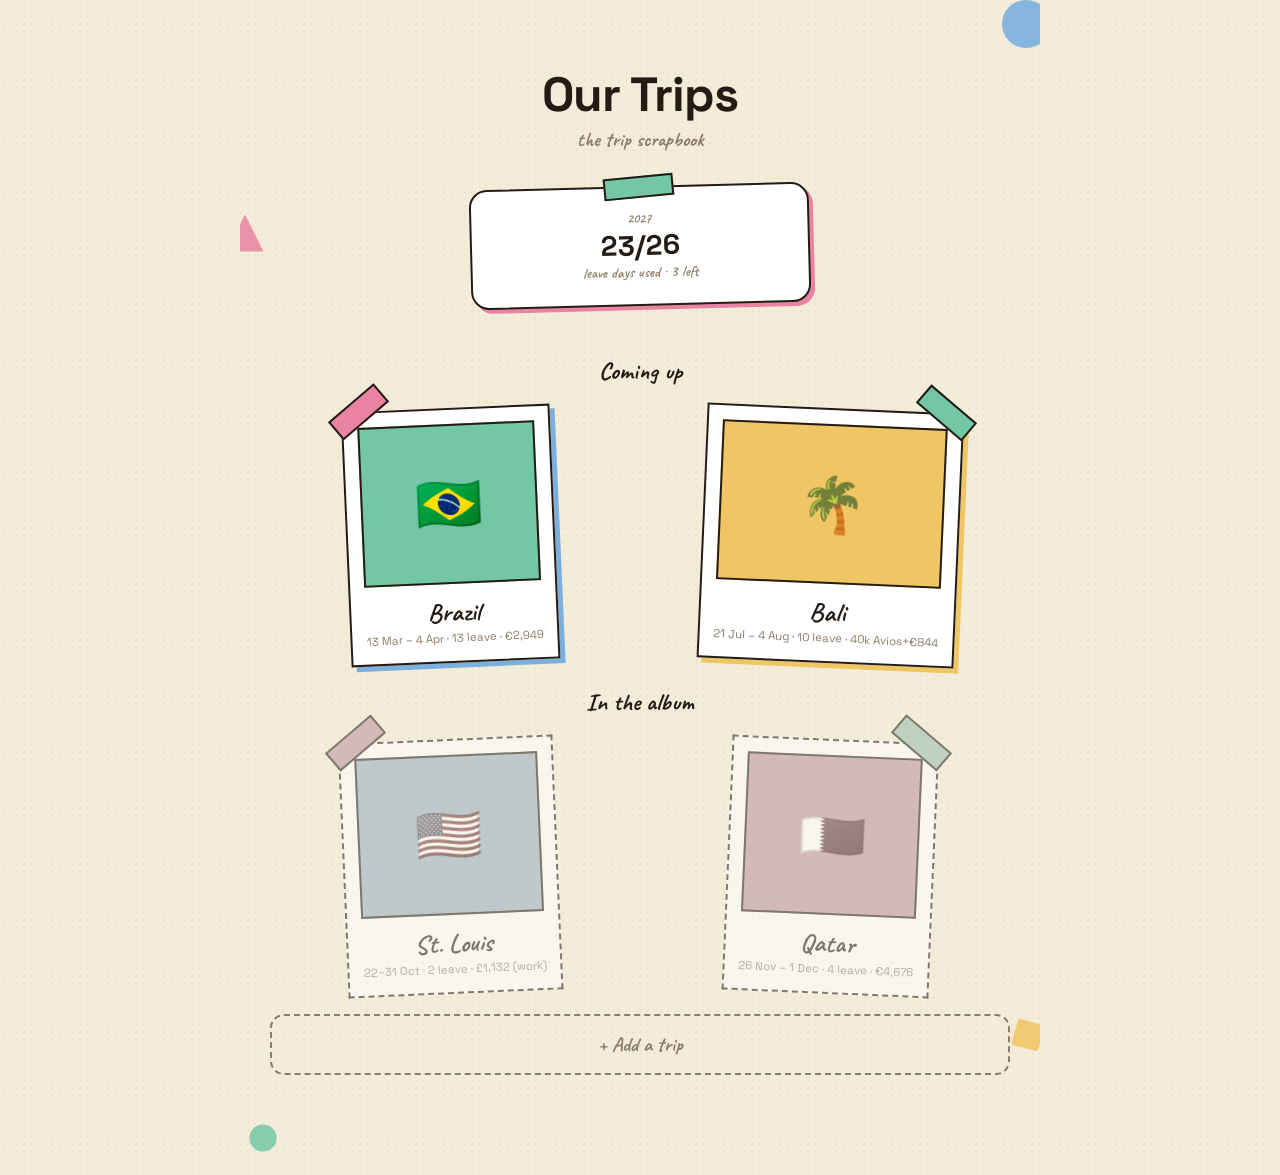
==== index.html @ 0bc99318 "Add files via upload" ====
<!DOCTYPE html>
<html lang="en">
<head>
<meta charset="UTF-8">
<meta name="viewport" content="width=device-width, initial-scale=1.0">
<title>Our Trips</title>
<link rel="preconnect" href="https://fonts.googleapis.com">
<link href="https://fonts.googleapis.com/css2?family=Caveat:wght@600;700&family=Space+Grotesk:wght@500;700&display=swap" rel="stylesheet">
<style>
  :root{ --pink:#EA82A3; --mint:#74C7A6; --yellow:#F0C665; --sky:#7BB0DE; --ink:#241C14; --muted:#8C7C68; }
  *{box-sizing:border-box;}
  body{
    margin:0; background:#F3ECD9; background-image:radial-gradient(circle, rgba(0,0,0,0.045) 1px, transparent 1px);
    background-size:7px 7px; color:var(--ink); font-family:'Space Grotesk',-apple-system,sans-serif; overflow-x:hidden;
  }
  a{ color:inherit; }
  .wrap{ max-width:560px; margin:0 auto; padding:40px 18px 80px; position:relative; }
  @media (min-width:480px){ .wrap{ padding:46px 22px 90px; } }
  @media (min-width:860px){ .wrap{ max-width:800px; padding:64px 30px 100px; } }

  .confetti{ position:absolute; inset:0; z-index:0; pointer-events:none; overflow:hidden; }
  .confetti svg{ position:absolute; }

  header{ position:relative; z-index:1; text-align:center; margin-bottom:8px; }
  h1{ font-size:34px; font-weight:700; margin:0; letter-spacing:-1px; }
  @media (min-width:480px){ h1{ font-size:38px; } }
  @media (min-width:860px){ h1{ font-size:48px; } }
  p.sub{ font-family:'Caveat',cursive; font-weight:700; font-size:19px; color:var(--muted); margin:2px 0 30px; }
  @media (min-width:480px){ p.sub{ font-size:20px; margin-bottom:34px; } }

  .totalnote{
    background:#fff; border:2px solid var(--ink); border-radius:18px; padding:18px 22px; max-width:300px;
    margin:0 auto 20px; text-align:center; position:relative; z-index:1;
  }
  .totalnote:last-of-type{ margin-bottom:40px; }
  @media (min-width:860px){ .totalnote{ max-width:340px; padding:22px 26px; } .totalnote:last-of-type{ margin-bottom:50px; } }
  .totalnote:nth-of-type(odd){ transform:rotate(-1.5deg); box-shadow:4px 4px 0 var(--pink); }
  .totalnote:nth-of-type(even){ transform:rotate(1.5deg); box-shadow:4px 4px 0 var(--sky); }
  .totalnote .tape{ position:absolute; top:-12px; left:50%; transform:translateX(-50%) rotate(-4deg); width:70px; height:22px;
    border:2px solid var(--ink); z-index:2; }
  .totalnote:nth-of-type(odd) .tape{ background:var(--mint); }
  .totalnote:nth-of-type(even) .tape{ background:var(--yellow); }
  .totalnote .yr{ font-family:'Caveat',cursive; font-weight:600; font-size:14px; color:var(--muted); }
  .totalnote .num{ font-family:'Space Grotesk',sans-serif; font-weight:700; font-size:28px; }
  .totalnote .lbl{ font-family:'Caveat',cursive; font-weight:600; font-size:15px; color:var(--muted); }

  .section-label{ font-family:'Caveat',cursive; font-weight:700; font-size:21px; text-align:center; margin:8px 0 20px; position:relative; z-index:1; }
  @media (min-width:860px){ .section-label{ font-size:24px; margin:10px 0 22px; } }

  #upcoming, #past{ position:relative; z-index:1; }
  @media (min-width:860px){
    #upcoming, #past{ display:grid; grid-template-columns:repeat(2, 1fr); gap:10px 20px; align-items:start; }
    /* an odd one out (last child, odd position) spans both columns but stays card-width, centered */
    #upcoming .polaroid:last-child:nth-child(odd),
    #past .polaroid:last-child:nth-child(odd){ grid-column:1 / -1; justify-self:center; }
  }

  .polaroid{
    background:#fff; border:2px solid var(--ink); padding:14px 14px 16px; margin:0 auto 46px; max-width:280px;
    position:relative; z-index:1; text-decoration:none; color:var(--ink); display:block;
  }
  @media (min-width:860px){ .polaroid{ margin:0 auto 14px; max-width:260px; } }
  .polaroid:nth-child(odd){ transform:rotate(-2.5deg); box-shadow:5px 5px 0 var(--sky); }
  .polaroid:nth-child(even){ transform:rotate(2.5deg); box-shadow:5px 5px 0 var(--yellow); }
  .polaroid .tapecorner{ position:absolute; top:-14px; width:60px; height:24px; border:2px solid var(--ink); z-index:2; }
  .polaroid:nth-child(odd) .tapecorner{ left:-14px; background:var(--pink); transform:rotate(-38deg); }
  .polaroid:nth-child(even) .tapecorner{ right:-14px; background:var(--mint); transform:rotate(38deg); }
  .polaroid .photo{ width:100%; height:150px; display:flex; align-items:center; justify-content:center; font-size:50px; border:2px solid var(--ink); }
  @media (min-width:480px){ .polaroid .photo{ height:160px; font-size:54px; } }
  .polaroid.brazil .photo{ background:var(--mint); }
  .polaroid.bali .photo{ background:var(--yellow); }
  .polaroid.pink .photo{ background:var(--pink); }
  .polaroid.sky .photo{ background:var(--sky); }
  .polaroid .cap{ font-family:'Caveat',cursive; font-weight:700; text-align:center; font-size:24px; margin-top:12px; }
  @media (min-width:480px){ .polaroid .cap{ font-size:26px; } }
  .polaroid .meta{ text-align:center; font-size:11.5px; color:var(--muted); margin-top:2px; font-family:'Space Grotesk',sans-serif; }
  .polaroid.archived{ box-shadow:none !important; opacity:0.55; filter:grayscale(0.6); border-style:dashed; }

  .empty-note{ font-family:'Caveat',cursive; font-size:16px; color:var(--muted); text-align:center; margin-bottom:24px; position:relative; z-index:1; grid-column:1/-1; }

  .addtrip{
    display:block; text-align:center; font-family:'Caveat',cursive; font-weight:700; font-size:20px;
    color:var(--muted); text-decoration:none; border:2px dashed var(--muted); border-radius:14px;
    padding:16px; margin-top:6px; position:relative; z-index:1;
  }
</style>
</head>
<body>
<div class="wrap">
  <div class="confetti">
    <svg width="60" height="60" style="top:-6px; right:-16px;" viewBox="0 0 100 100"><circle cx="50" cy="50" r="40" style="fill:var(--sky);" opacity="0.9"/></svg>
    <svg width="46" height="46" style="top:210px; left:-18px;" viewBox="0 0 100 100"><polygon points="50,10 90,90 10,90" style="fill:var(--pink);" opacity="0.85"/></svg>
    <svg width="40" height="40" style="bottom:120px; right:-8px;" viewBox="0 0 100 100"><rect x="16" y="16" width="68" height="68" rx="8" style="fill:var(--yellow);" transform="rotate(15 50 50)" opacity="0.9"/></svg>
    <svg width="34" height="34" style="bottom:20px; left:6px;" viewBox="0 0 100 100"><circle cx="50" cy="50" r="40" style="fill:var(--mint);" opacity="0.85"/></svg>
  </div>

  <header>
    <h1>Our Trips</h1>
    <p class="sub">the trip scrapbook</p>
  </header>

  <div id="year-boxes"></div>

  <!-- Every trip lives here, in date order. Nothing below is moved by hand —
       the script sorts each one into Upcoming or Past based on data-end. -->
  <div id="trip-data" style="display:none">
    <a class="polaroid sky" href="trips/2026-st-louis.html" data-leave="2" data-year="2026" data-end="2026-10-31">
      <div class="tapecorner"></div>
      <div class="photo">🇺🇸</div><div class="cap">St. Louis</div><div class="meta">22&ndash;31 Oct &middot; 2 leave &middot; £1,132 (work)</div>
    </a>
    <a class="polaroid pink" href="trips/2026-qatar.html" data-leave="4" data-year="2026" data-end="2026-12-01">
      <div class="tapecorner"></div>
      <div class="photo">🇶🇦</div><div class="cap">Qatar</div><div class="meta">26 Nov &ndash; 1 Dec &middot; 4 leave &middot; €4,676</div>
    </a>
    <a class="polaroid brazil" href="trips/2027-brazil.html" data-leave="13" data-year="2027" data-end="2027-04-04">
      <div class="tapecorner"></div>
      <div class="photo">🇧🇷</div><div class="cap">Brazil</div><div class="meta">13 Mar &ndash; 4 Apr &middot; 13 leave &middot; €2,949</div>
    </a>
    <a class="polaroid bali" href="trips/2027-bali.html" data-leave="10" data-year="2027" data-end="2027-08-04">
      <div class="tapecorner"></div>
      <div class="photo">🌴</div><div class="cap">Bali</div><div class="meta">21 Jul &ndash; 4 Aug &middot; 10 leave &middot; 40k Avios+€844</div>
    </a>
  </div>

  <div class="section-label">Coming up</div>
  <div id="upcoming"></div>
  <div class="section-label">In the album</div>
  <div id="past"></div>

  <a href="add-trip.html" class="addtrip">+ Add a trip</a>
</div>
<script>
  var today = new Date(); today.setHours(0,0,0,0);
  var upcomingEl = document.getElementById('upcoming'), pastEl = document.getElementById('past');
  var all = Array.prototype.slice.call(document.querySelectorAll('#trip-data .polaroid'));
  var upcoming = [], past = [];
  all.forEach(function(el){ (new Date(el.getAttribute('data-end')) < today ? past : upcoming).push(el); });
  if (upcoming.length) upcoming.forEach(function(el){ upcomingEl.appendChild(el); });
  else upcomingEl.innerHTML = '<div class="empty-note">Nothing pinned up yet.</div>';
  if (past.length) past.forEach(function(el){ el.classList.add('archived'); pastEl.appendChild(el); });
  else pastEl.innerHTML = '<div class="empty-note">Empty page, for now — trips move here on their own once the return date has passed.</div>';

  var byYear = {};
  upcoming.forEach(function(el){
    var y = el.getAttribute('data-year');
    (byYear[y] = byYear[y] || []).push(parseFloat(el.getAttribute('data-leave')) || 0);
  });
  var boxesEl = document.getElementById('year-boxes');
  Object.keys(byYear).sort().forEach(function(year){
    var total = byYear[year].reduce(function(a, b){ return a + b; }, 0);
    var rest = 26 - total;
    var restLabel = rest >= 0 ? (rest + ' left') : (Math.abs(rest) + ' over');
    var box = document.createElement('div');
    box.className = 'totalnote';
    box.innerHTML =
      '<div class="tape"></div>' +
      '<div class="yr">' + year + '</div>' +
      '<div class="num">' + total + '/26</div>' +
      '<div class="lbl">leave days used &middot; ' + restLabel + '</div>';
    boxesEl.appendChild(box);
  });
</script>
</body>
</html>
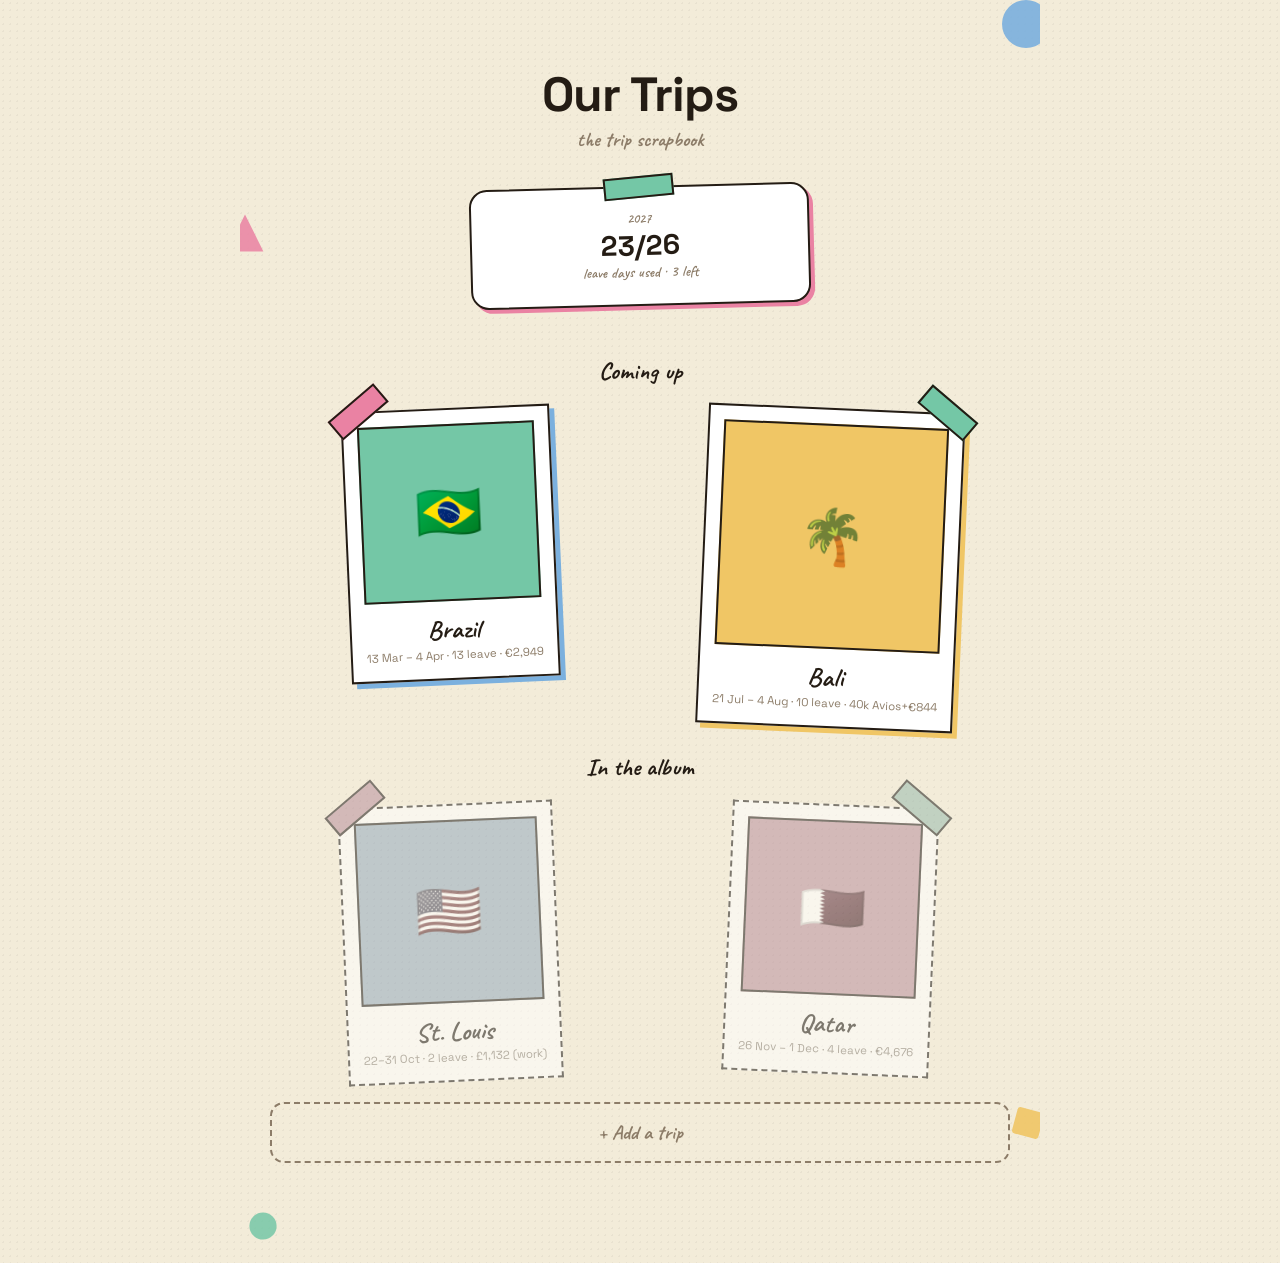
==== commit 5e57e161: "Add files via upload" ====
--- a/index.html
+++ b/index.html
@@ -65,8 +65,8 @@
   .polaroid .tapecorner{ position:absolute; top:-14px; width:60px; height:24px; border:2px solid var(--ink); z-index:2; }
   .polaroid:nth-child(odd) .tapecorner{ left:-14px; background:var(--pink); transform:rotate(-38deg); }
   .polaroid:nth-child(even) .tapecorner{ right:-14px; background:var(--mint); transform:rotate(38deg); }
-  .polaroid .photo{ width:100%; height:150px; display:flex; align-items:center; justify-content:center; font-size:50px; border:2px solid var(--ink); }
-  @media (min-width:480px){ .polaroid .photo{ height:160px; font-size:54px; } }
+  .polaroid .photo{ width:100%; aspect-ratio:1/1; display:flex; align-items:center; justify-content:center; font-size:50px; border:2px solid var(--ink); }
+  @media (min-width:480px){ .polaroid .photo{ font-size:54px; } }
   .polaroid.brazil .photo{ background:var(--mint); }
   .polaroid.bali .photo{ background:var(--yellow); }
   .polaroid.pink .photo{ background:var(--pink); }
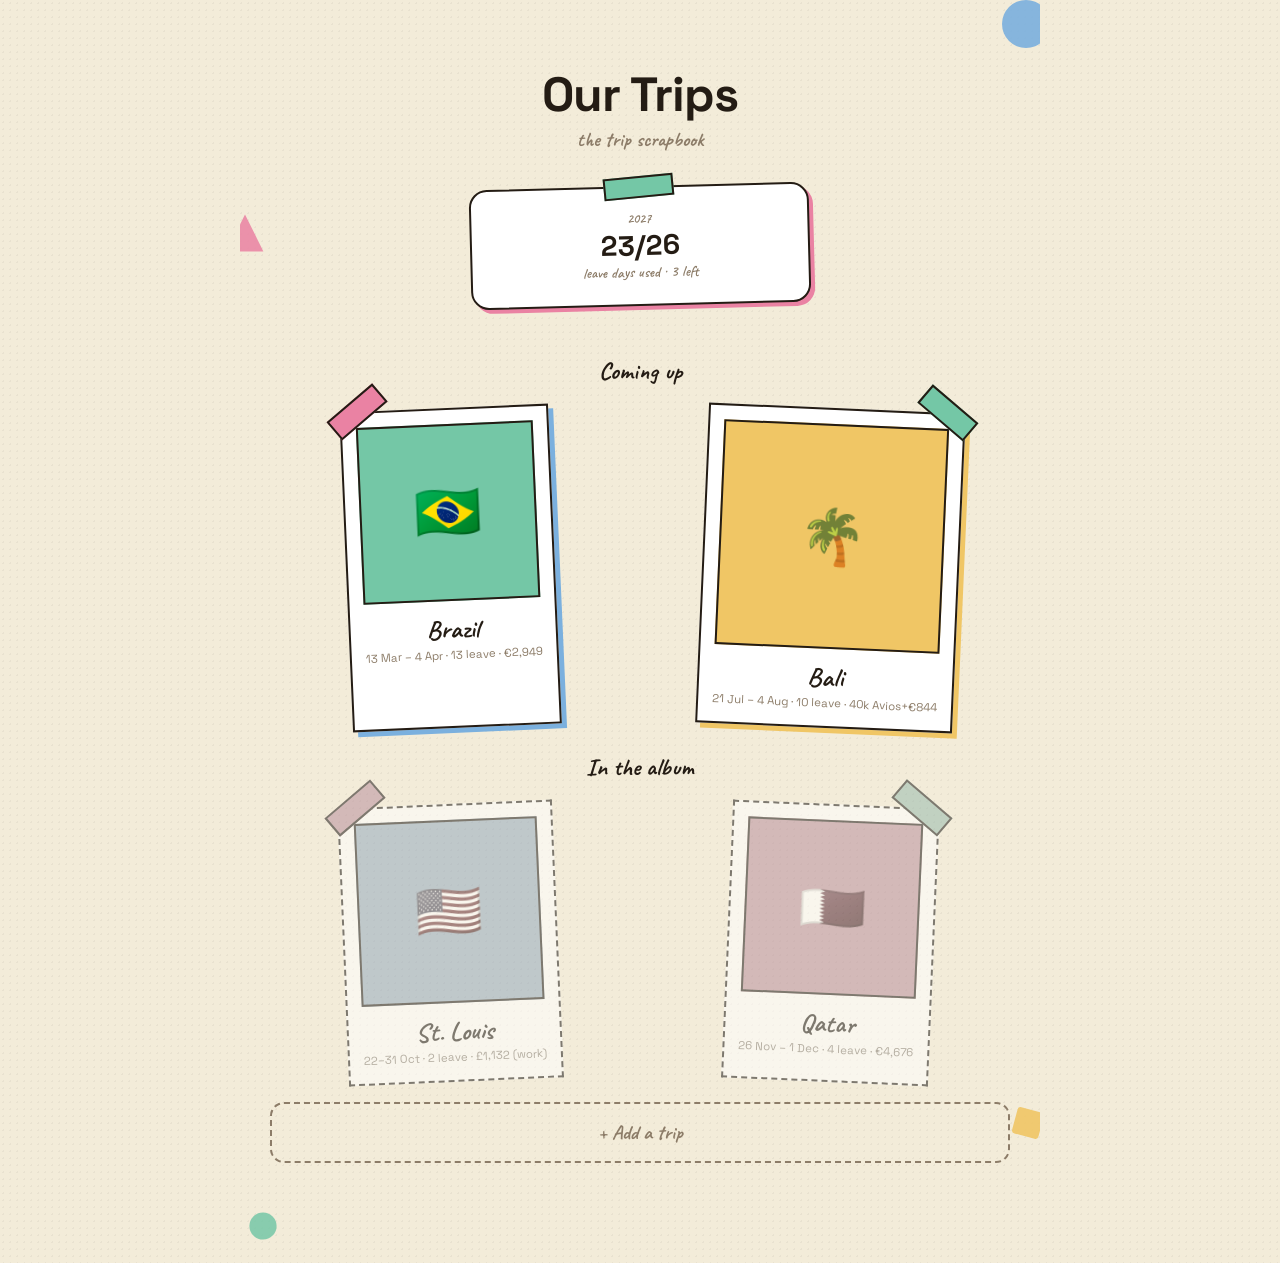
==== commit de3b96a9: "Add files via upload" ====
--- a/index.html
+++ b/index.html
@@ -49,7 +49,7 @@
 
   #upcoming, #past{ position:relative; z-index:1; }
   @media (min-width:860px){
-    #upcoming, #past{ display:grid; grid-template-columns:repeat(2, 1fr); gap:10px 20px; align-items:start; }
+    #upcoming, #past{ display:grid; grid-template-columns:repeat(2, 1fr); gap:10px 20px; align-items:stretch; }
     /* an odd one out (last child, odd position) spans both columns but stays card-width, centered */
     #upcoming .polaroid:last-child:nth-child(odd),
     #past .polaroid:last-child:nth-child(odd){ grid-column:1 / -1; justify-self:center; }
@@ -57,7 +57,7 @@
 
   .polaroid{
     background:#fff; border:2px solid var(--ink); padding:14px 14px 16px; margin:0 auto 46px; max-width:280px;
-    position:relative; z-index:1; text-decoration:none; color:var(--ink); display:block;
+    position:relative; z-index:1; text-decoration:none; color:var(--ink); display:flex; flex-direction:column;
   }
   @media (min-width:860px){ .polaroid{ margin:0 auto 14px; max-width:260px; } }
   .polaroid:nth-child(odd){ transform:rotate(-2.5deg); box-shadow:5px 5px 0 var(--sky); }
@@ -65,7 +65,7 @@
   .polaroid .tapecorner{ position:absolute; top:-14px; width:60px; height:24px; border:2px solid var(--ink); z-index:2; }
   .polaroid:nth-child(odd) .tapecorner{ left:-14px; background:var(--pink); transform:rotate(-38deg); }
   .polaroid:nth-child(even) .tapecorner{ right:-14px; background:var(--mint); transform:rotate(38deg); }
-  .polaroid .photo{ width:100%; aspect-ratio:1/1; display:flex; align-items:center; justify-content:center; font-size:50px; border:2px solid var(--ink); }
+  .polaroid .photo{ width:100%; aspect-ratio:1/1; flex:none; display:flex; align-items:center; justify-content:center; font-size:50px; border:2px solid var(--ink); }
   @media (min-width:480px){ .polaroid .photo{ font-size:54px; } }
   .polaroid.brazil .photo{ background:var(--mint); }
   .polaroid.bali .photo{ background:var(--yellow); }
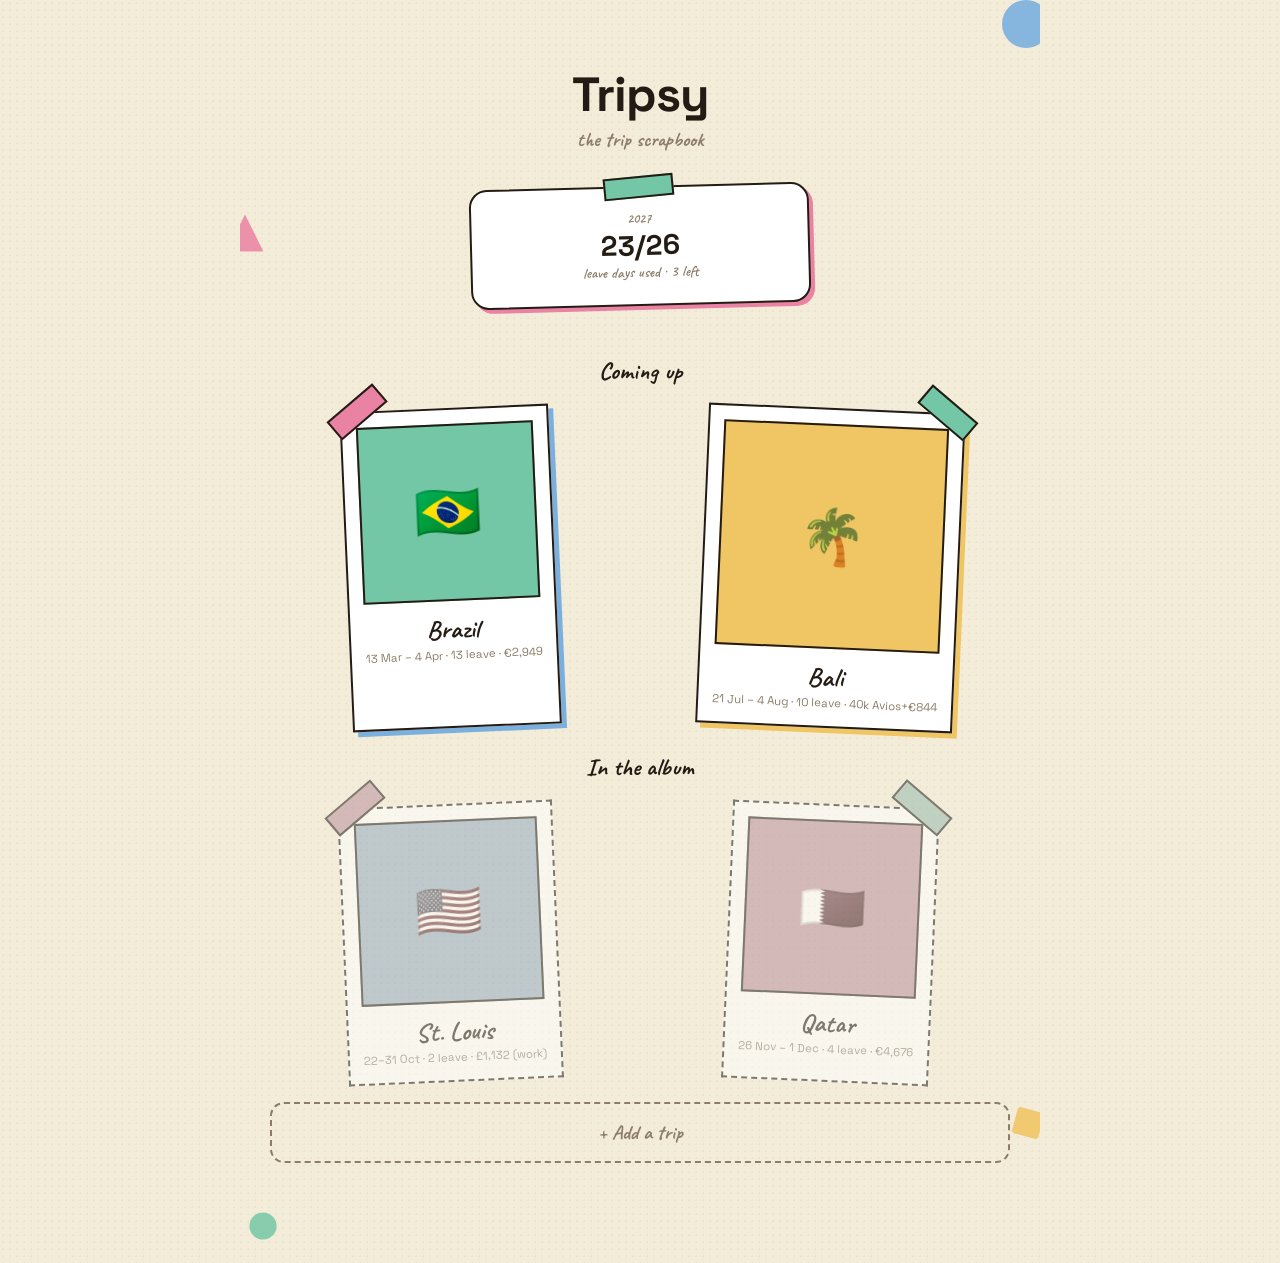
==== commit ca24011e: "Add files via upload" ====
--- a/index.html
+++ b/index.html
@@ -3,7 +3,11 @@
 <head>
 <meta charset="UTF-8">
 <meta name="viewport" content="width=device-width, initial-scale=1.0">
-<title>Our Trips</title>
+<title>Tripsy</title>
+<link rel="icon" type="image/svg+xml" href="favicon.svg">
+<link rel="icon" type="image/png" sizes="32x32" href="favicon-32.png">
+<link rel="icon" type="image/png" sizes="16x16" href="favicon-16.png">
+<link rel="apple-touch-icon" href="apple-touch-icon.png">
 <link rel="preconnect" href="https://fonts.googleapis.com">
 <link href="https://fonts.googleapis.com/css2?family=Caveat:wght@600;700&family=Space+Grotesk:wght@500;700&display=swap" rel="stylesheet">
 <style>
@@ -95,7 +99,7 @@
   </div>
 
   <header>
-    <h1>Our Trips</h1>
+    <h1>Tripsy</h1>
     <p class="sub">the trip scrapbook</p>
   </header>
 
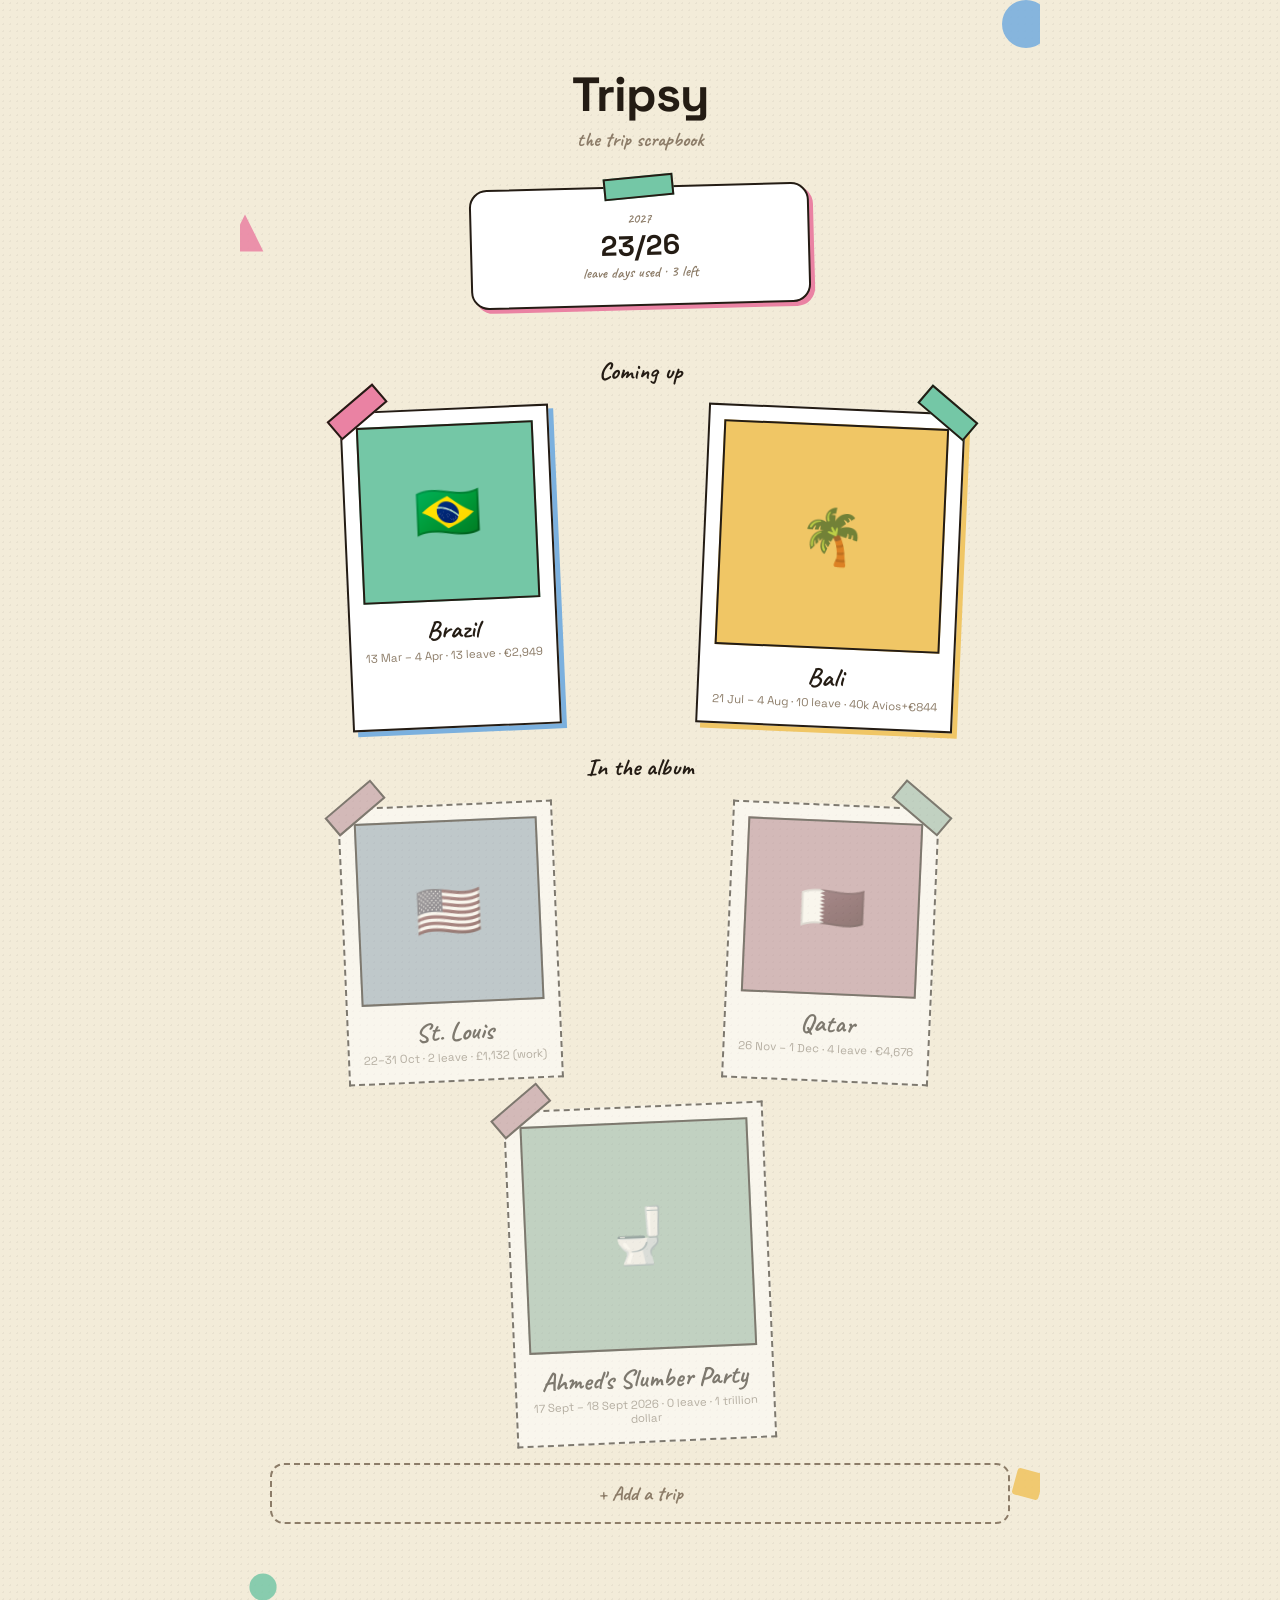
==== commit b7e0df48: "Add Ahmed's Slumber Party card to home page" ====
--- a/index.html
+++ b/index.html
@@ -124,6 +124,10 @@
       <div class="tapecorner"></div>
       <div class="photo">🌴</div><div class="cap">Bali</div><div class="meta">21 Jul &ndash; 4 Aug &middot; 10 leave &middot; 40k Avios+€844</div>
     </a>
+    <a class="polaroid brazil" href="trips/2026-ahmed-s-slumber-party.html" data-leave="0" data-year="2026" data-end="2026-09-18">
+      <div class="tapecorner"></div>
+      <div class="photo">🚽</div><div class="cap">Ahmed's Slumber Party</div><div class="meta">17 Sept – 18 Sept 2026 &middot; 0 leave &middot; 1 trillion dollar</div>
+    </a>
   </div>
 
   <div class="section-label">Coming up</div>
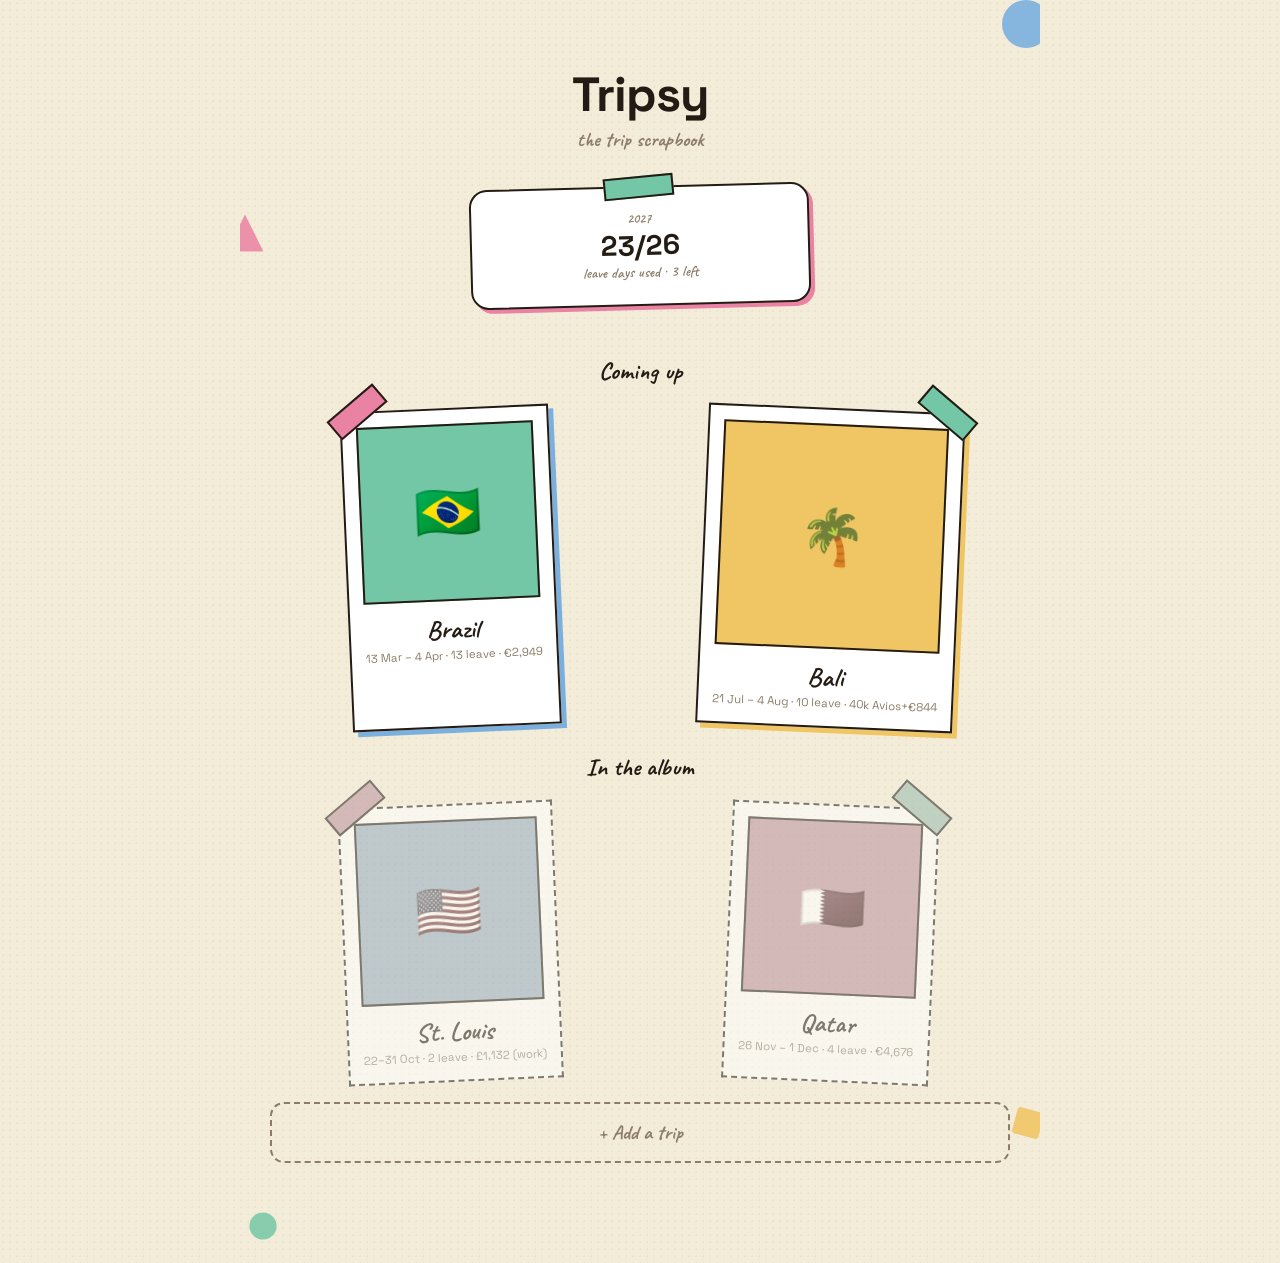
==== commit ed0d2c54: "Add files via upload" ====
--- a/index.html
+++ b/index.html
@@ -124,10 +124,6 @@
       <div class="tapecorner"></div>
       <div class="photo">🌴</div><div class="cap">Bali</div><div class="meta">21 Jul &ndash; 4 Aug &middot; 10 leave &middot; 40k Avios+€844</div>
     </a>
-    <a class="polaroid brazil" href="trips/2026-ahmed-s-slumber-party.html" data-leave="0" data-year="2026" data-end="2026-09-18">
-      <div class="tapecorner"></div>
-      <div class="photo">🚽</div><div class="cap">Ahmed's Slumber Party</div><div class="meta">17 Sept – 18 Sept 2026 &middot; 0 leave &middot; 1 trillion dollar</div>
-    </a>
   </div>
 
   <div class="section-label">Coming up</div>
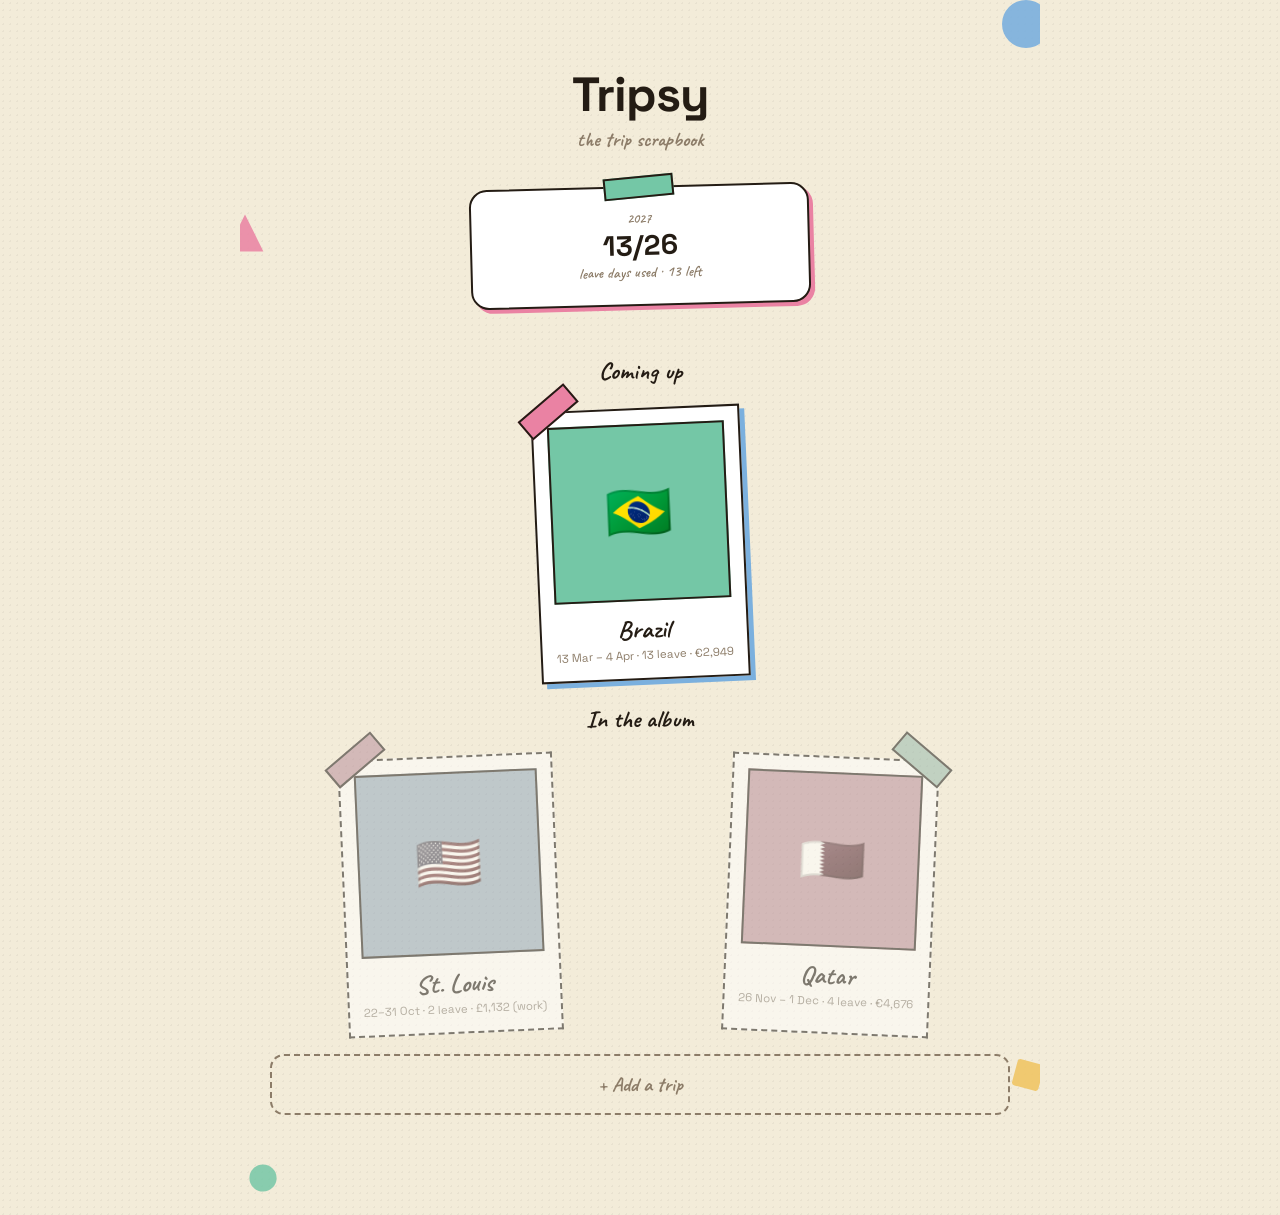
==== commit 71308e68: "Add files via upload" ====
--- a/index.html
+++ b/index.html
@@ -105,27 +105,6 @@
 
   <div id="year-boxes"></div>
 
-  <!-- Every trip lives here, in date order. Nothing below is moved by hand —
-       the script sorts each one into Upcoming or Past based on data-end. -->
-  <div id="trip-data" style="display:none">
-    <a class="polaroid sky" href="trips/2026-st-louis.html" data-leave="2" data-year="2026" data-end="2026-10-31">
-      <div class="tapecorner"></div>
-      <div class="photo">🇺🇸</div><div class="cap">St. Louis</div><div class="meta">22&ndash;31 Oct &middot; 2 leave &middot; £1,132 (work)</div>
-    </a>
-    <a class="polaroid pink" href="trips/2026-qatar.html" data-leave="4" data-year="2026" data-end="2026-12-01">
-      <div class="tapecorner"></div>
-      <div class="photo">🇶🇦</div><div class="cap">Qatar</div><div class="meta">26 Nov &ndash; 1 Dec &middot; 4 leave &middot; €4,676</div>
-    </a>
-    <a class="polaroid brazil" href="trips/2027-brazil.html" data-leave="13" data-year="2027" data-end="2027-04-04">
-      <div class="tapecorner"></div>
-      <div class="photo">🇧🇷</div><div class="cap">Brazil</div><div class="meta">13 Mar &ndash; 4 Apr &middot; 13 leave &middot; €2,949</div>
-    </a>
-    <a class="polaroid bali" href="trips/2027-bali.html" data-leave="10" data-year="2027" data-end="2027-08-04">
-      <div class="tapecorner"></div>
-      <div class="photo">🌴</div><div class="cap">Bali</div><div class="meta">21 Jul &ndash; 4 Aug &middot; 10 leave &middot; 40k Avios+€844</div>
-    </a>
-  </div>
-
   <div class="section-label">Coming up</div>
   <div id="upcoming"></div>
   <div class="section-label">In the album</div>
@@ -134,35 +113,49 @@
   <a href="add-trip.html" class="addtrip">+ Add a trip</a>
 </div>
 <script>
-  var today = new Date(); today.setHours(0,0,0,0);
-  var upcomingEl = document.getElementById('upcoming'), pastEl = document.getElementById('past');
-  var all = Array.prototype.slice.call(document.querySelectorAll('#trip-data .polaroid'));
-  var upcoming = [], past = [];
-  all.forEach(function(el){ (new Date(el.getAttribute('data-end')) < today ? past : upcoming).push(el); });
-  if (upcoming.length) upcoming.forEach(function(el){ upcomingEl.appendChild(el); });
-  else upcomingEl.innerHTML = '<div class="empty-note">Nothing pinned up yet.</div>';
-  if (past.length) past.forEach(function(el){ el.classList.add('archived'); pastEl.appendChild(el); });
-  else pastEl.innerHTML = '<div class="empty-note">Empty page, for now — trips move here on their own once the return date has passed.</div>';
+  function cardHtml(t, archived){
+    return '<a class="polaroid ' + t.theme + (archived ? ' archived' : '') + '" href="trips/' + t.slug + '.html">' +
+      '<div class="tapecorner"></div>' +
+      '<div class="photo">' + t.flag + '</div><div class="cap">' + t.name + '</div><div class="meta">' + t.meta + '</div>' +
+      '</a>';
+  }
 
-  var byYear = {};
-  upcoming.forEach(function(el){
-    var y = el.getAttribute('data-year');
-    (byYear[y] = byYear[y] || []).push(parseFloat(el.getAttribute('data-leave')) || 0);
-  });
-  var boxesEl = document.getElementById('year-boxes');
-  Object.keys(byYear).sort().forEach(function(year){
-    var total = byYear[year].reduce(function(a, b){ return a + b; }, 0);
-    var rest = 26 - total;
-    var restLabel = rest >= 0 ? (rest + ' left') : (Math.abs(rest) + ' over');
-    var box = document.createElement('div');
-    box.className = 'totalnote';
-    box.innerHTML =
-      '<div class="tape"></div>' +
-      '<div class="yr">' + year + '</div>' +
-      '<div class="num">' + total + '/26</div>' +
-      '<div class="lbl">leave days used &middot; ' + restLabel + '</div>';
-    boxesEl.appendChild(box);
-  });
+  fetch('trips.json')
+    .then(function(r){ return r.json(); })
+    .then(function(trips){
+      var today = new Date(); today.setHours(0, 0, 0, 0);
+      var upcomingEl = document.getElementById('upcoming'), pastEl = document.getElementById('past');
+      var upcoming = [], past = [];
+      trips.forEach(function(t){ (new Date(t.end) < today ? past : upcoming).push(t); });
+
+      upcomingEl.innerHTML = upcoming.length
+        ? upcoming.map(function(t){ return cardHtml(t, false); }).join('')
+        : '<div class="empty-note">Nothing pinned up yet.</div>';
+
+      pastEl.innerHTML = past.length
+        ? past.map(function(t){ return cardHtml(t, true); }).join('')
+        : '<div class="empty-note">Empty page, for now &mdash; trips move here on their own once the return date has passed.</div>';
+
+      var byYear = {};
+      upcoming.forEach(function(t){ (byYear[t.year] = byYear[t.year] || []).push(t.leave); });
+      var boxesEl = document.getElementById('year-boxes');
+      Object.keys(byYear).sort().forEach(function(year){
+        var total = byYear[year].reduce(function(a, b){ return a + b; }, 0);
+        var rest = 26 - total;
+        var restLabel = rest >= 0 ? (rest + ' left') : (Math.abs(rest) + ' over');
+        var box = document.createElement('div');
+        box.className = 'totalnote';
+        box.innerHTML =
+          '<div class="tape"></div>' +
+          '<div class="yr">' + year + '</div>' +
+          '<div class="num">' + total + '/26</div>' +
+          '<div class="lbl">leave days used &middot; ' + restLabel + '</div>';
+        boxesEl.appendChild(box);
+      });
+    })
+    .catch(function(){
+      document.getElementById('upcoming').innerHTML = '<div class="empty-note">Couldn\'t load the trip list &mdash; try refreshing.</div>';
+    });
 </script>
 </body>
 </html>
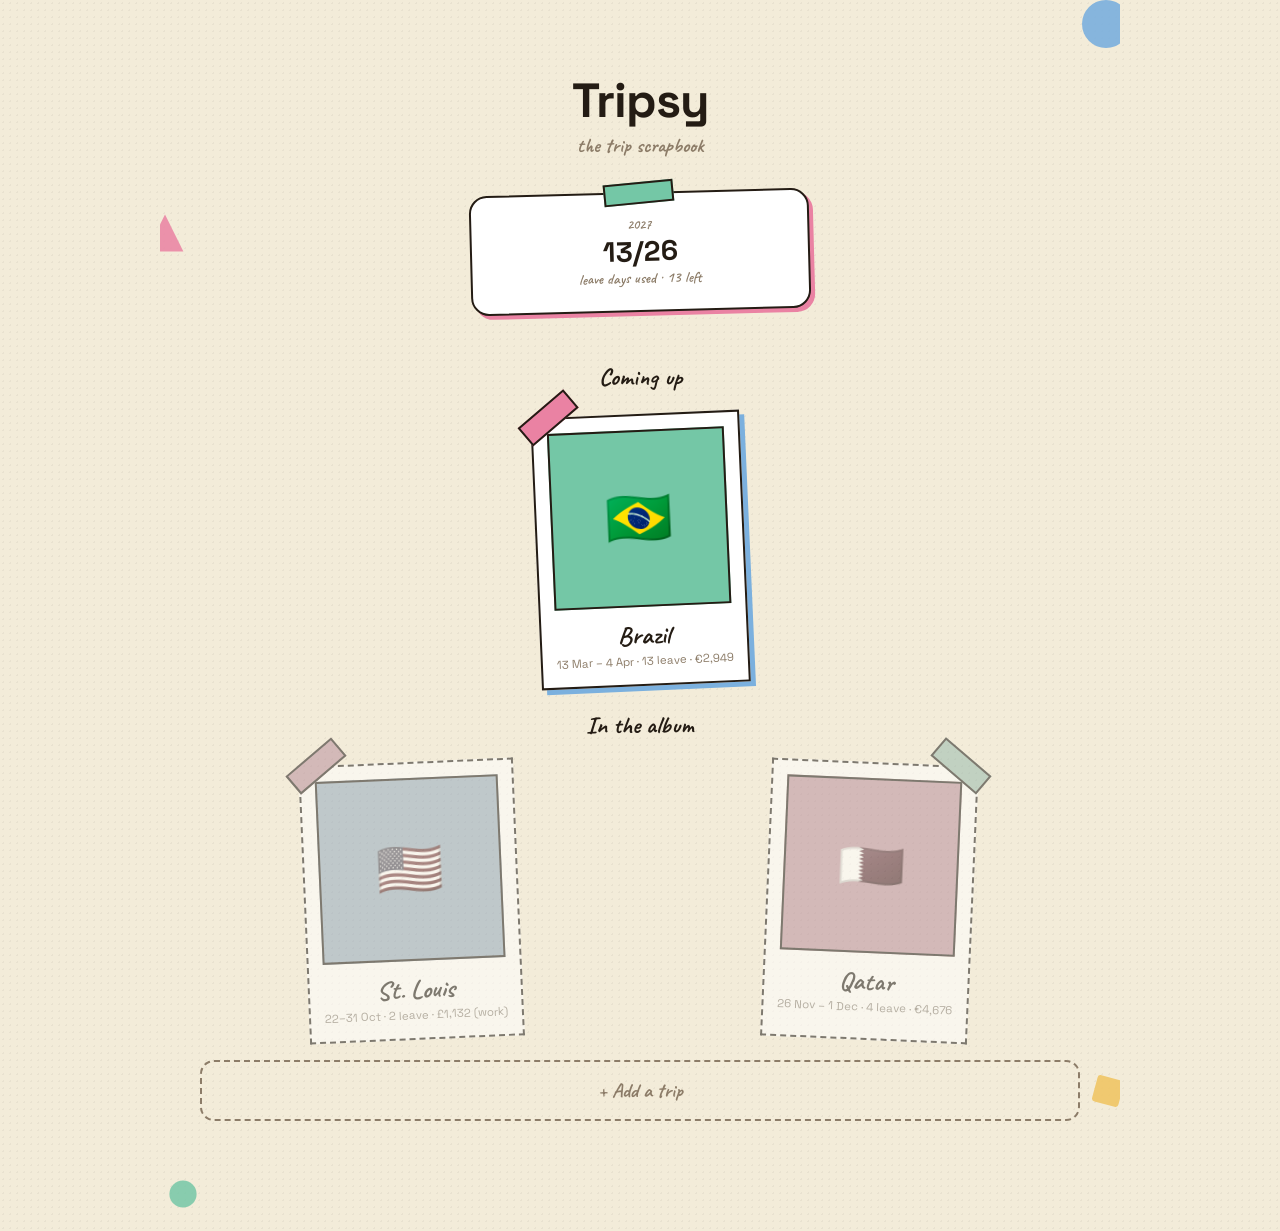
==== commit 3f23c6f7: "Add files via upload" ====
--- a/index.html
+++ b/index.html
@@ -20,7 +20,8 @@
   a{ color:inherit; }
   .wrap{ max-width:560px; margin:0 auto; padding:40px 18px 80px; position:relative; }
   @media (min-width:480px){ .wrap{ padding:46px 22px 90px; } }
-  @media (min-width:860px){ .wrap{ max-width:800px; padding:64px 30px 100px; } }
+  @media (min-width:860px){ .wrap{ max-width:960px; padding:70px 40px 110px; } }
+  @media (min-width:1300px){ .wrap{ max-width:1120px; } }
 
   .confetti{ position:absolute; inset:0; z-index:0; pointer-events:none; overflow:hidden; }
   .confetti svg{ position:absolute; }
@@ -53,7 +54,7 @@
 
   #upcoming, #past{ position:relative; z-index:1; }
   @media (min-width:860px){
-    #upcoming, #past{ display:grid; grid-template-columns:repeat(2, 1fr); gap:10px 20px; align-items:stretch; }
+    #upcoming, #past{ display:grid; grid-template-columns:repeat(2, 1fr); gap:16px 36px; align-items:stretch; }
     /* an odd one out (last child, odd position) spans both columns but stays card-width, centered */
     #upcoming .polaroid:last-child:nth-child(odd),
     #past .polaroid:last-child:nth-child(odd){ grid-column:1 / -1; justify-self:center; }
@@ -63,7 +64,7 @@
     background:#fff; border:2px solid var(--ink); padding:14px 14px 16px; margin:0 auto 46px; max-width:280px;
     position:relative; z-index:1; text-decoration:none; color:var(--ink); display:flex; flex-direction:column;
   }
-  @media (min-width:860px){ .polaroid{ margin:0 auto 14px; max-width:260px; } }
+  @media (min-width:860px){ .polaroid{ margin:0 auto 14px; max-width:300px; } }
   .polaroid:nth-child(odd){ transform:rotate(-2.5deg); box-shadow:5px 5px 0 var(--sky); }
   .polaroid:nth-child(even){ transform:rotate(2.5deg); box-shadow:5px 5px 0 var(--yellow); }
   .polaroid .tapecorner{ position:absolute; top:-14px; width:60px; height:24px; border:2px solid var(--ink); z-index:2; }
